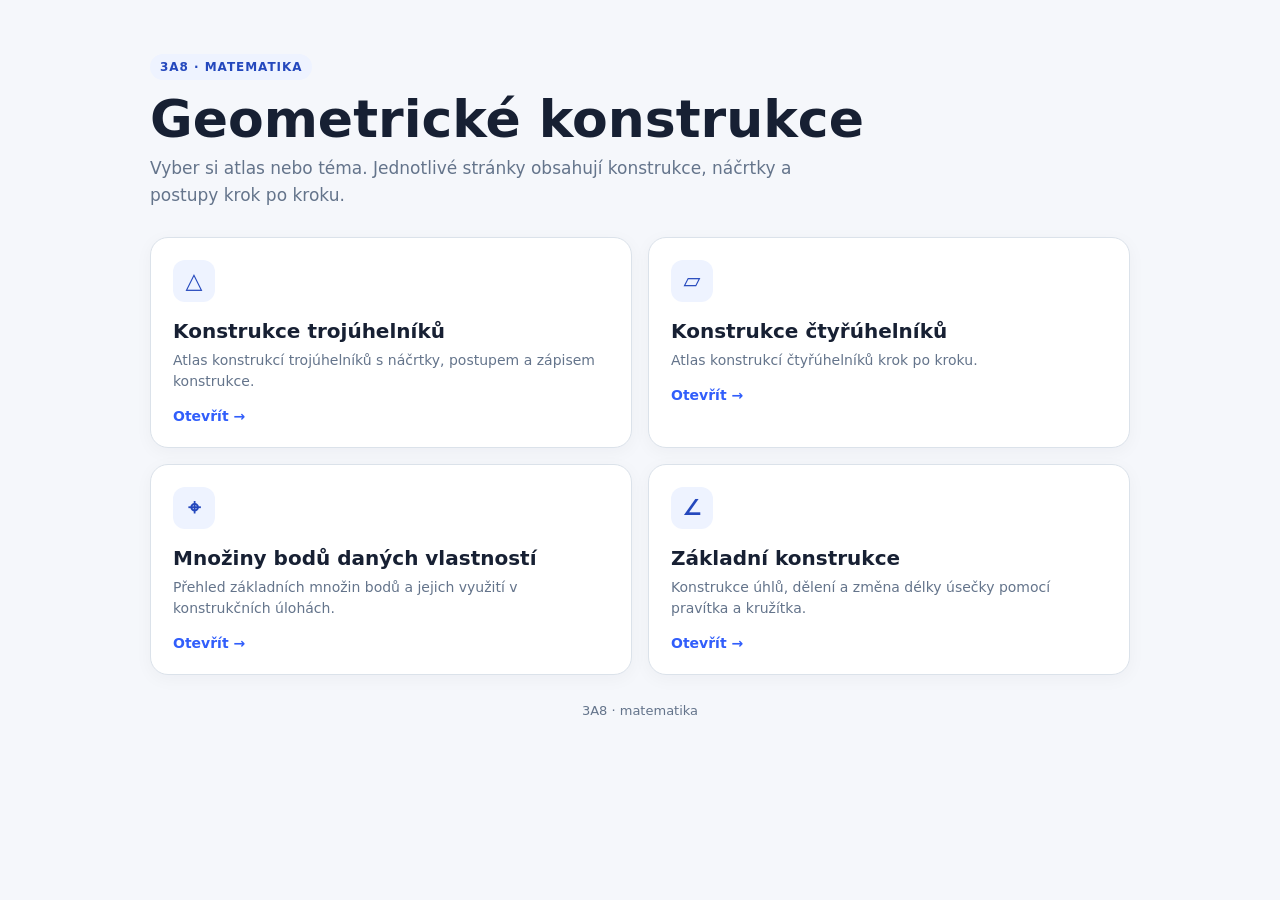
==== index.html @ 6825dc2f "Přidán rozcestník HTML materiálů" ====
<!doctype html>
<html lang="cs">
<head>
<meta charset="utf-8">
<meta name="viewport" content="width=device-width,initial-scale=1">
<title>3A8 – matematika</title>
<style>
:root{
  --bg:#f5f7fb;
  --card:#ffffff;
  --ink:#172033;
  --muted:#64748b;
  --line:#dbe2ea;
  --accent:#315efb;
  --soft:#eef3ff;
}
*{box-sizing:border-box}
body{
  margin:0;
  min-height:100vh;
  font-family:Inter,system-ui,-apple-system,"Segoe UI",Roboto,Arial,sans-serif;
  background:var(--bg);
  color:var(--ink);
}
.wrap{
  width:min(980px,calc(100% - 32px));
  margin:0 auto;
  padding:54px 0 70px;
}
header{margin-bottom:28px}
.eyebrow{
  display:inline-block;
  padding:6px 10px;
  border-radius:999px;
  background:var(--soft);
  color:#2448bd;
  font-size:12px;
  font-weight:800;
  text-transform:uppercase;
  letter-spacing:.08em;
}
h1{
  margin:12px 0 8px;
  font-size:clamp(32px,6vw,52px);
  line-height:1.05;
}
.intro{
  margin:0;
  max-width:650px;
  color:var(--muted);
  font-size:17px;
  line-height:1.6;
}
.grid{
  display:grid;
  grid-template-columns:repeat(2,minmax(0,1fr));
  gap:16px;
}
.card{
  display:block;
  min-height:170px;
  padding:22px;
  border:1px solid var(--line);
  border-radius:18px;
  background:var(--card);
  color:inherit;
  text-decoration:none;
  box-shadow:0 4px 18px rgba(15,23,42,.04);
  transition:transform .16s ease,box-shadow .16s ease,border-color .16s ease;
}
.card:hover{
  transform:translateY(-2px);
  border-color:#9fb2ff;
  box-shadow:0 10px 28px rgba(15,23,42,.08);
}
.icon{
  width:42px;
  height:42px;
  display:grid;
  place-items:center;
  margin-bottom:17px;
  border-radius:12px;
  background:var(--soft);
  color:#2448bd;
  font-size:22px;
  font-weight:900;
}
.card h2{
  margin:0 0 7px;
  font-size:20px;
}
.card p{
  margin:0;
  color:var(--muted);
  line-height:1.5;
  font-size:14px;
}
.open{
  display:inline-block;
  margin-top:16px;
  color:var(--accent);
  font-weight:800;
  font-size:14px;
}
footer{
  margin-top:28px;
  color:var(--muted);
  font-size:13px;
  text-align:center;
}
@media(max-width:650px){
  .wrap{width:min(100% - 22px,980px);padding:30px 0 90px}
  header{margin-bottom:20px}
  .grid{grid-template-columns:1fr;gap:11px}
  .card{min-height:auto;padding:18px}
  .icon{margin-bottom:13px}
}
</style>
</head>
<body>
<main class="wrap">
  <header>
    <span class="eyebrow">3A8 · matematika</span>
    <h1>Geometrické konstrukce</h1>
    <p class="intro">Vyber si atlas nebo téma. Jednotlivé stránky obsahují konstrukce, náčrtky a postupy krok po kroku.</p>
  </header>

  <section class="grid" aria-label="Materiály">
    <a class="card" href="trojuhelniky.html">
      <div class="icon">△</div>
      <h2>Konstrukce trojúhelníků</h2>
      <p>Atlas konstrukcí trojúhelníků s náčrtky, postupem a zápisem konstrukce.</p>
      <span class="open">Otevřít →</span>
    </a>

    <a class="card" href="ctyruhelniky.html">
      <div class="icon">▱</div>
      <h2>Konstrukce čtyřúhelníků</h2>
      <p>Atlas konstrukcí čtyřúhelníků krok po kroku.</p>
      <span class="open">Otevřít →</span>
    </a>

    <a class="card" href="mnoziny.html">
      <div class="icon">⌖</div>
      <h2>Množiny bodů daných vlastností</h2>
      <p>Přehled základních množin bodů a jejich využití v konstrukčních úlohách.</p>
      <span class="open">Otevřít →</span>
    </a>

    <a class="card" href="zaklady.html">
      <div class="icon">∠</div>
      <h2>Základní konstrukce</h2>
      <p>Konstrukce úhlů, dělení a změna délky úsečky pomocí pravítka a kružítka.</p>
      <span class="open">Otevřít →</span>
    </a>
  </section>

  <footer>3A8 · matematika</footer>
</main>
</body>
</html>
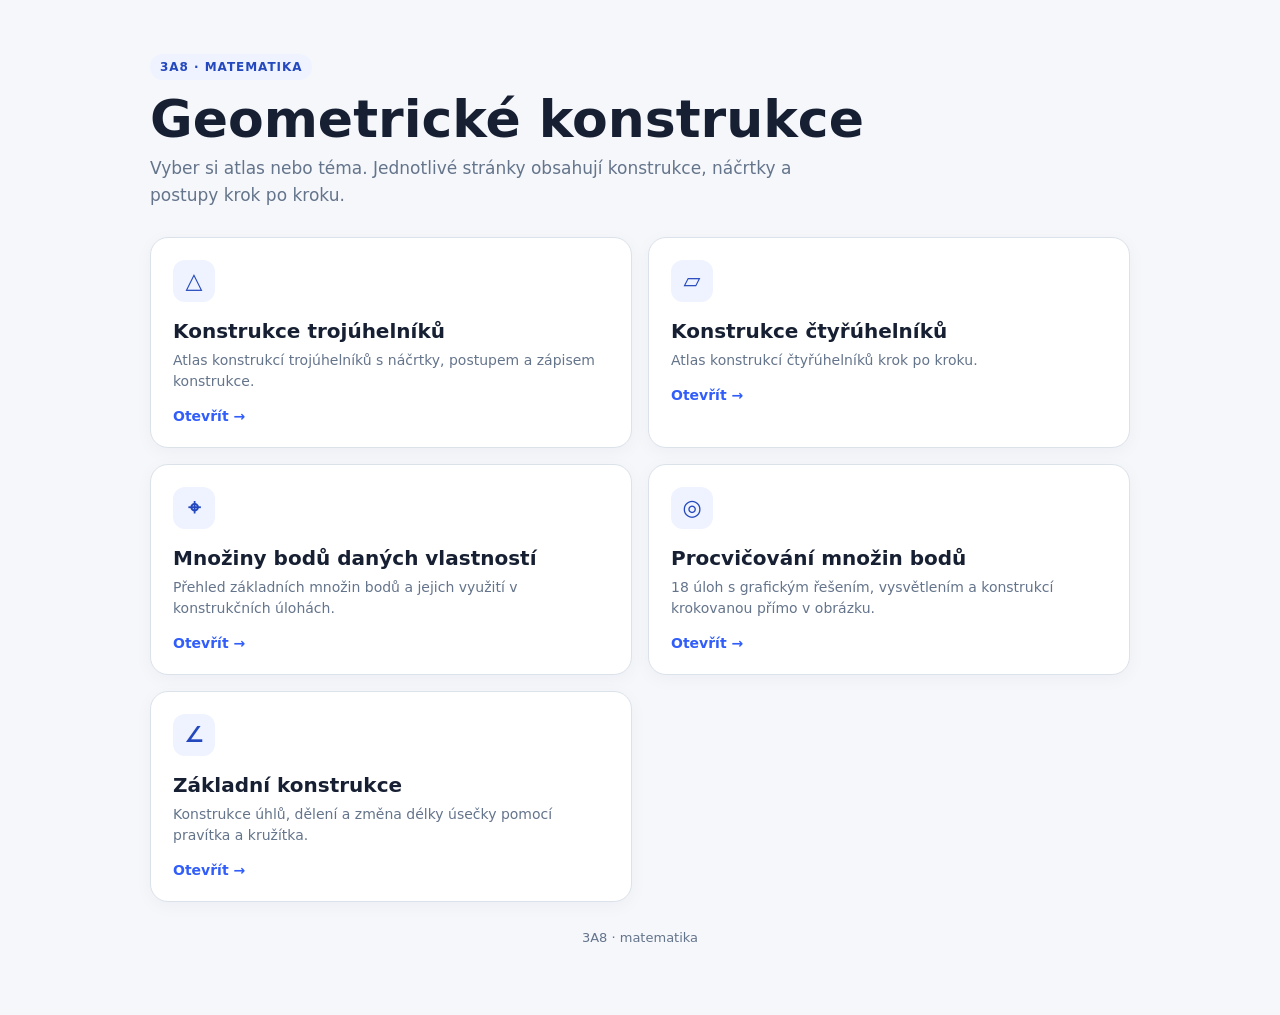
==== commit 89f8014e: "Přidat procvičování množin bodů" ====
--- a/index.html
+++ b/index.html
@@ -147,6 +147,13 @@
       <span class="open">Otevřít →</span>
     </a>
 
+    <a class="card" href="mnoziny-ulohy.html">
+      <div class="icon">◎</div>
+      <h2>Procvičování množin bodů</h2>
+      <p>18 úloh s grafickým řešením, vysvětlením a konstrukcí krokovanou přímo v obrázku.</p>
+      <span class="open">Otevřít →</span>
+    </a>
+
     <a class="card" href="zaklady.html">
       <div class="icon">∠</div>
       <h2>Základní konstrukce</h2>
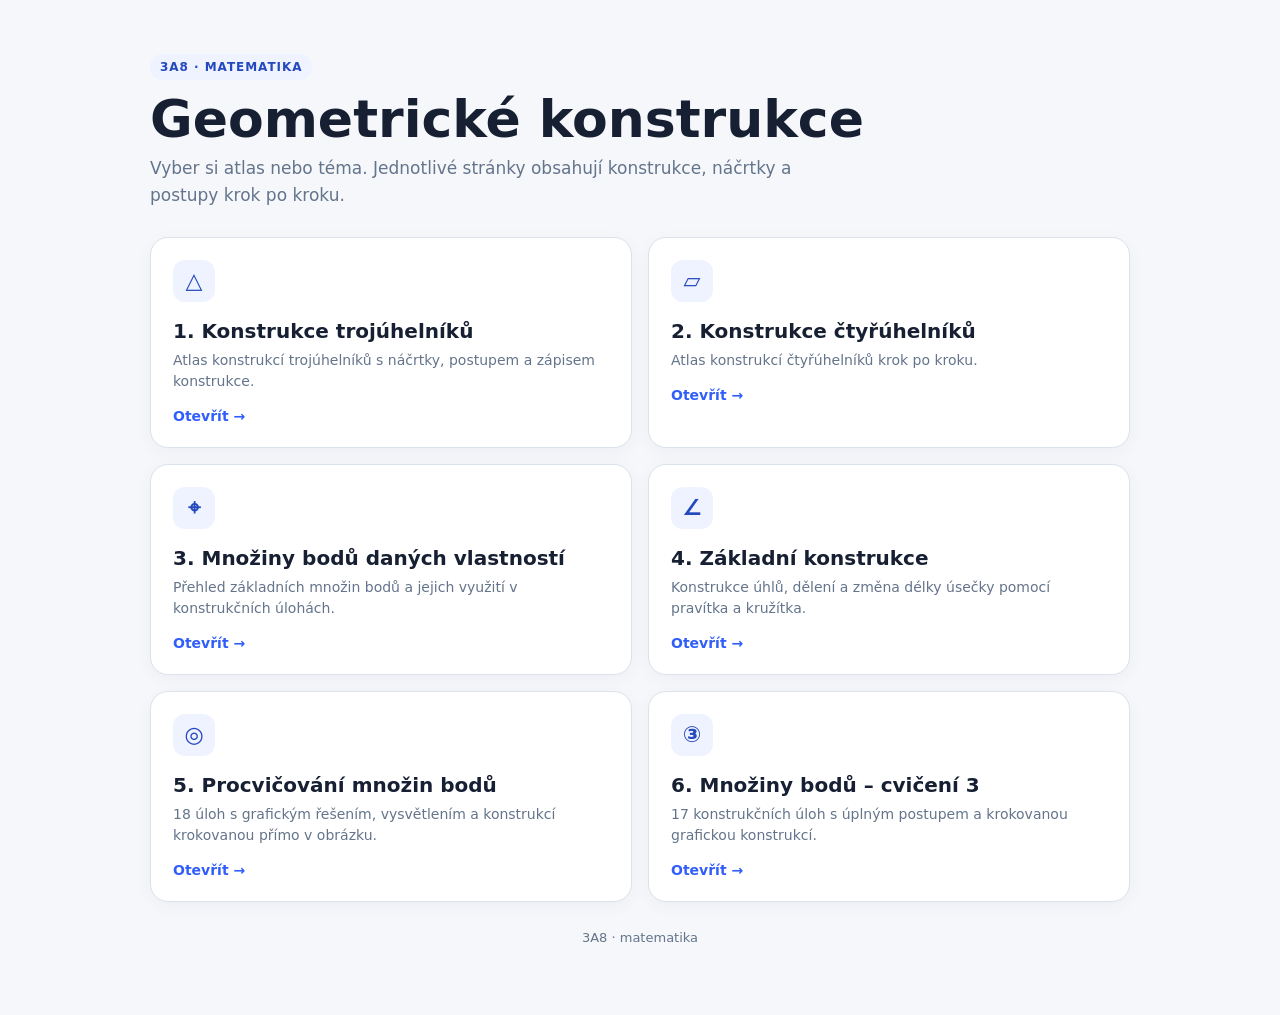
==== commit 9dd7eaae: "Očíslovat rozcestník a přidat cvičení 3" ====
--- a/index.html
+++ b/index.html
@@ -128,36 +128,43 @@
   <section class="grid" aria-label="Materiály">
     <a class="card" href="trojuhelniky.html">
       <div class="icon">△</div>
-      <h2>Konstrukce trojúhelníků</h2>
+      <h2>1. Konstrukce trojúhelníků</h2>
       <p>Atlas konstrukcí trojúhelníků s náčrtky, postupem a zápisem konstrukce.</p>
       <span class="open">Otevřít →</span>
     </a>
 
     <a class="card" href="ctyruhelniky.html">
       <div class="icon">▱</div>
-      <h2>Konstrukce čtyřúhelníků</h2>
+      <h2>2. Konstrukce čtyřúhelníků</h2>
       <p>Atlas konstrukcí čtyřúhelníků krok po kroku.</p>
       <span class="open">Otevřít →</span>
     </a>
 
     <a class="card" href="mnoziny.html">
       <div class="icon">⌖</div>
-      <h2>Množiny bodů daných vlastností</h2>
+      <h2>3. Množiny bodů daných vlastností</h2>
       <p>Přehled základních množin bodů a jejich využití v konstrukčních úlohách.</p>
+      <span class="open">Otevřít →</span>
+    </a>
+
+    <a class="card" href="zaklady.html">
+      <div class="icon">∠</div>
+      <h2>4. Základní konstrukce</h2>
+      <p>Konstrukce úhlů, dělení a změna délky úsečky pomocí pravítka a kružítka.</p>
       <span class="open">Otevřít →</span>
     </a>
 
     <a class="card" href="mnoziny-ulohy.html">
       <div class="icon">◎</div>
-      <h2>Procvičování množin bodů</h2>
+      <h2>5. Procvičování množin bodů</h2>
       <p>18 úloh s grafickým řešením, vysvětlením a konstrukcí krokovanou přímo v obrázku.</p>
       <span class="open">Otevřít →</span>
     </a>
 
-    <a class="card" href="zaklady.html">
-      <div class="icon">∠</div>
-      <h2>Základní konstrukce</h2>
-      <p>Konstrukce úhlů, dělení a změna délky úsečky pomocí pravítka a kružítka.</p>
+    <a class="card" href="mnoziny-cviceni-3.html">
+      <div class="icon">③</div>
+      <h2>6. Množiny bodů – cvičení 3</h2>
+      <p>17 konstrukčních úloh s úplným postupem a krokovanou grafickou konstrukcí.</p>
       <span class="open">Otevřít →</span>
     </a>
   </section>
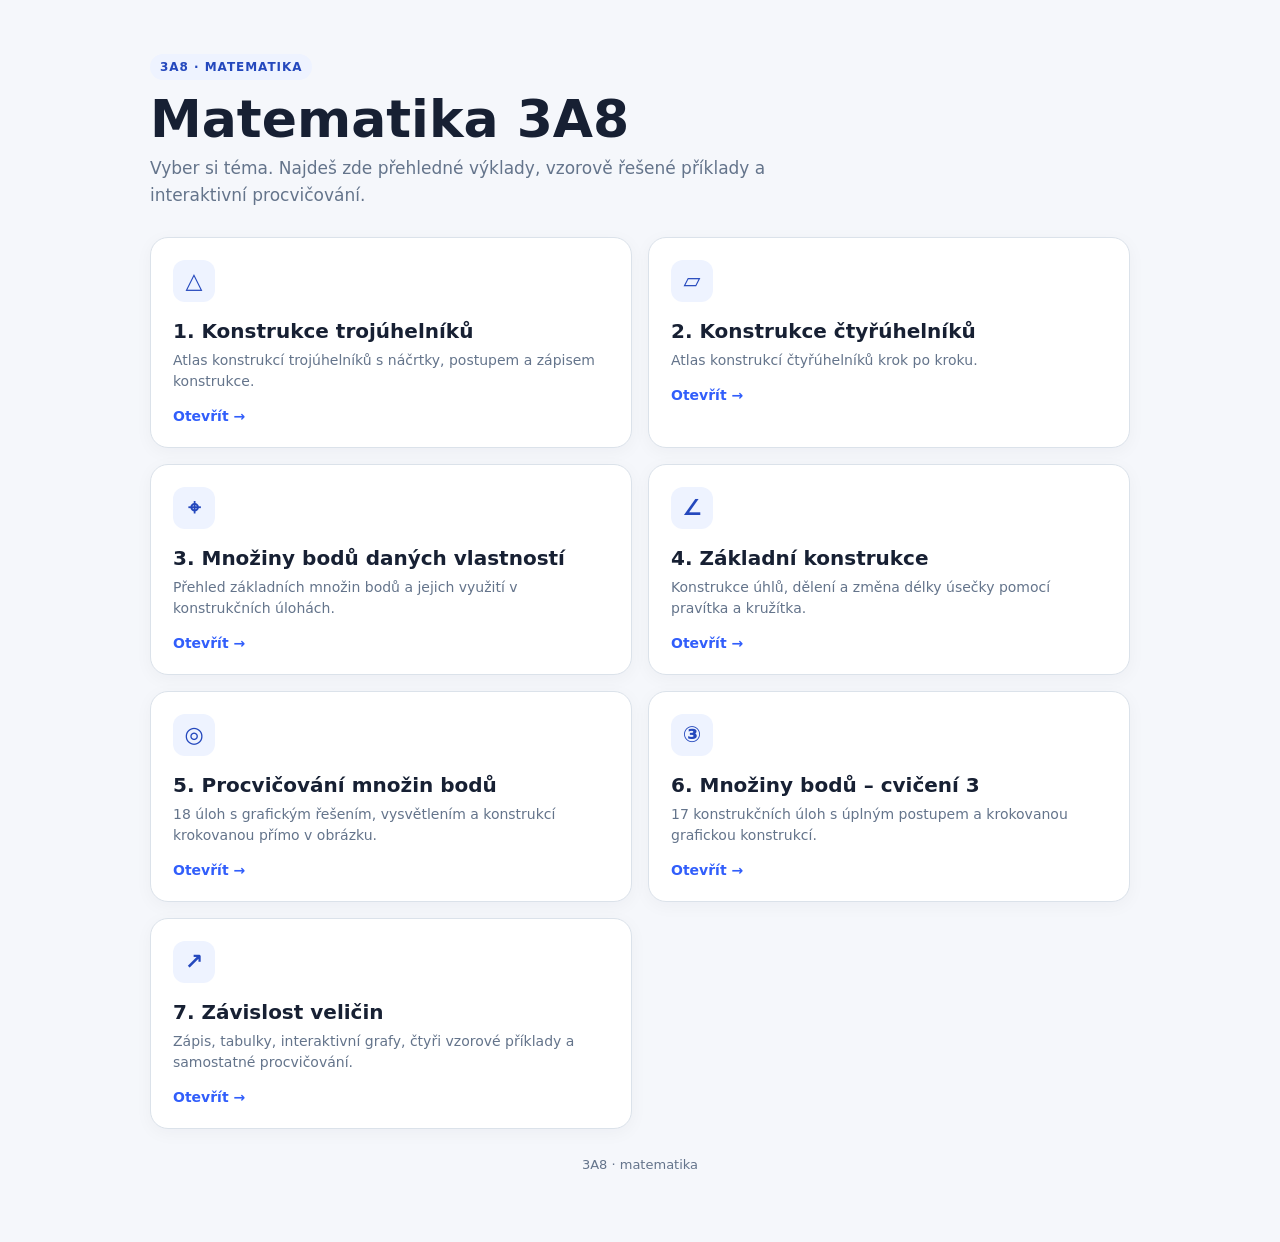
==== commit d0b4a1ee: "Přidat Závislost veličin do rozcestníku matematiky 3A8" ====
--- a/index.html
+++ b/index.html
@@ -121,8 +121,8 @@
 <main class="wrap">
   <header>
     <span class="eyebrow">3A8 · matematika</span>
-    <h1>Geometrické konstrukce</h1>
-    <p class="intro">Vyber si atlas nebo téma. Jednotlivé stránky obsahují konstrukce, náčrtky a postupy krok po kroku.</p>
+    <h1>Matematika 3A8</h1>
+    <p class="intro">Vyber si téma. Najdeš zde přehledné výklady, vzorově řešené příklady a interaktivní procvičování.</p>
   </header>
 
   <section class="grid" aria-label="Materiály">
@@ -167,6 +167,12 @@
       <p>17 konstrukčních úloh s úplným postupem a krokovanou grafickou konstrukcí.</p>
       <span class="open">Otevřít →</span>
     </a>
+    <a class="card" href="zavislost-velicin.html">
+      <div class="icon">↗</div>
+      <h2>7. Závislost veličin</h2>
+      <p>Zápis, tabulky, interaktivní grafy, čtyři vzorové příklady a samostatné procvičování.</p>
+      <span class="open">Otevřít →</span>
+    </a>
   </section>
 
   <footer>3A8 · matematika</footer>
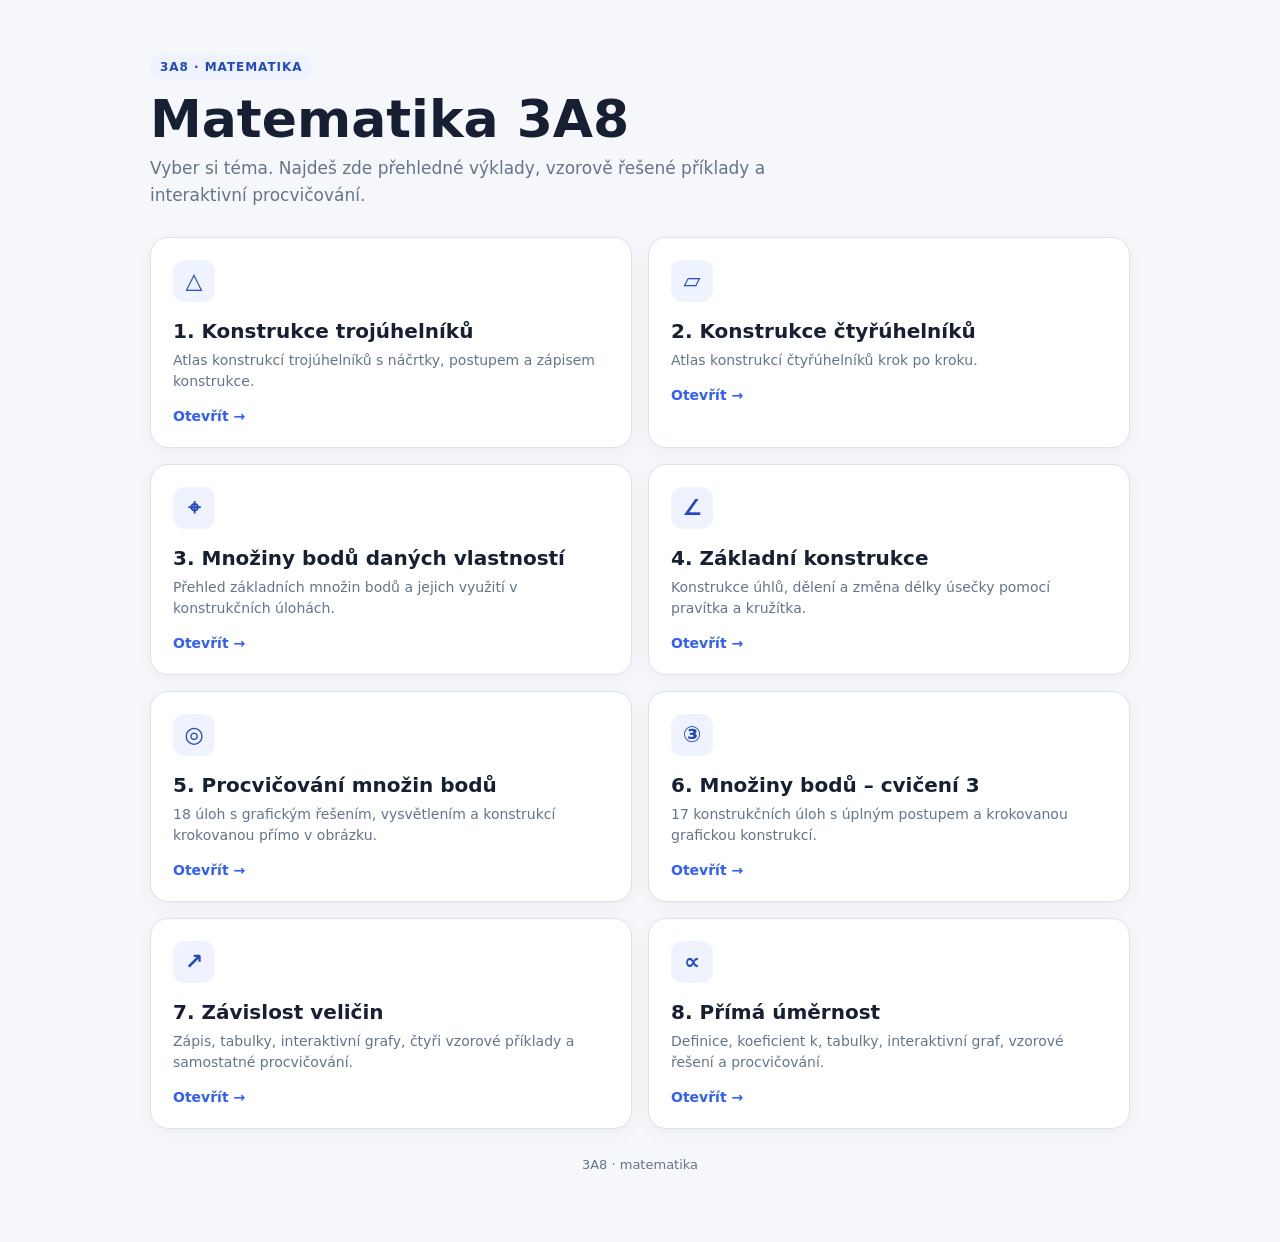
==== commit 9c8b9322: "Doplnit Přímou úměrnost do rozcestníku 3A8" ====
--- a/index.html
+++ b/index.html
@@ -173,6 +173,12 @@
       <p>Zápis, tabulky, interaktivní grafy, čtyři vzorové příklady a samostatné procvičování.</p>
       <span class="open">Otevřít →</span>
     </a>
+    <a class="card" href="prima-umernost.html">
+      <div class="icon">∝</div>
+      <h2>8. Přímá úměrnost</h2>
+      <p>Definice, koeficient k, tabulky, interaktivní graf, vzorové řešení a procvičování.</p>
+      <span class="open">Otevřít →</span>
+    </a>
   </section>
 
   <footer>3A8 · matematika</footer>
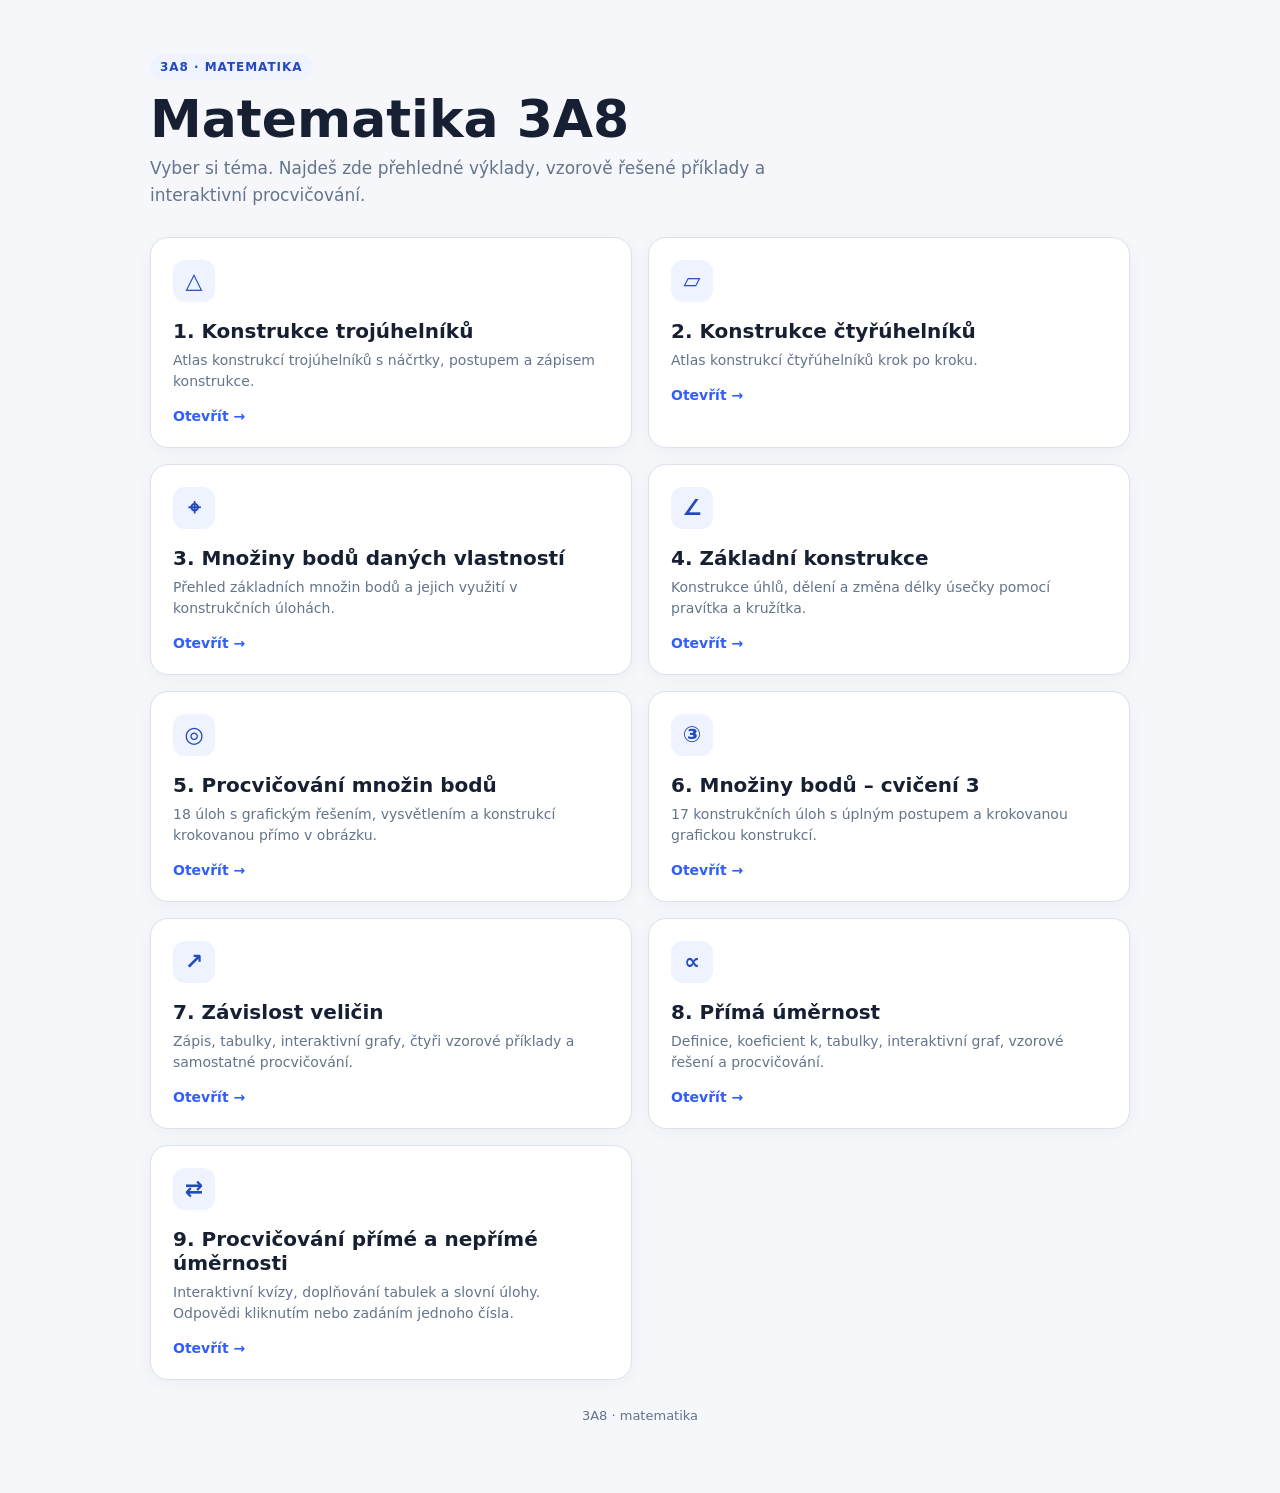
==== commit f875939e: "Přidat procvičování úměrností na rozcestník 3A8" ====
--- a/index.html
+++ b/index.html
@@ -179,6 +179,12 @@
       <p>Definice, koeficient k, tabulky, interaktivní graf, vzorové řešení a procvičování.</p>
       <span class="open">Otevřít →</span>
     </a>
+    <a class="card" href="umernosti-procvicovani.html">
+      <div class="icon">⇄</div>
+      <h2>9. Procvičování přímé a nepřímé úměrnosti</h2>
+      <p>Interaktivní kvízy, doplňování tabulek a slovní úlohy. Odpovědi kliknutím nebo zadáním jednoho čísla.</p>
+      <span class="open">Otevřít →</span>
+    </a>
   </section>
 
   <footer>3A8 · matematika</footer>
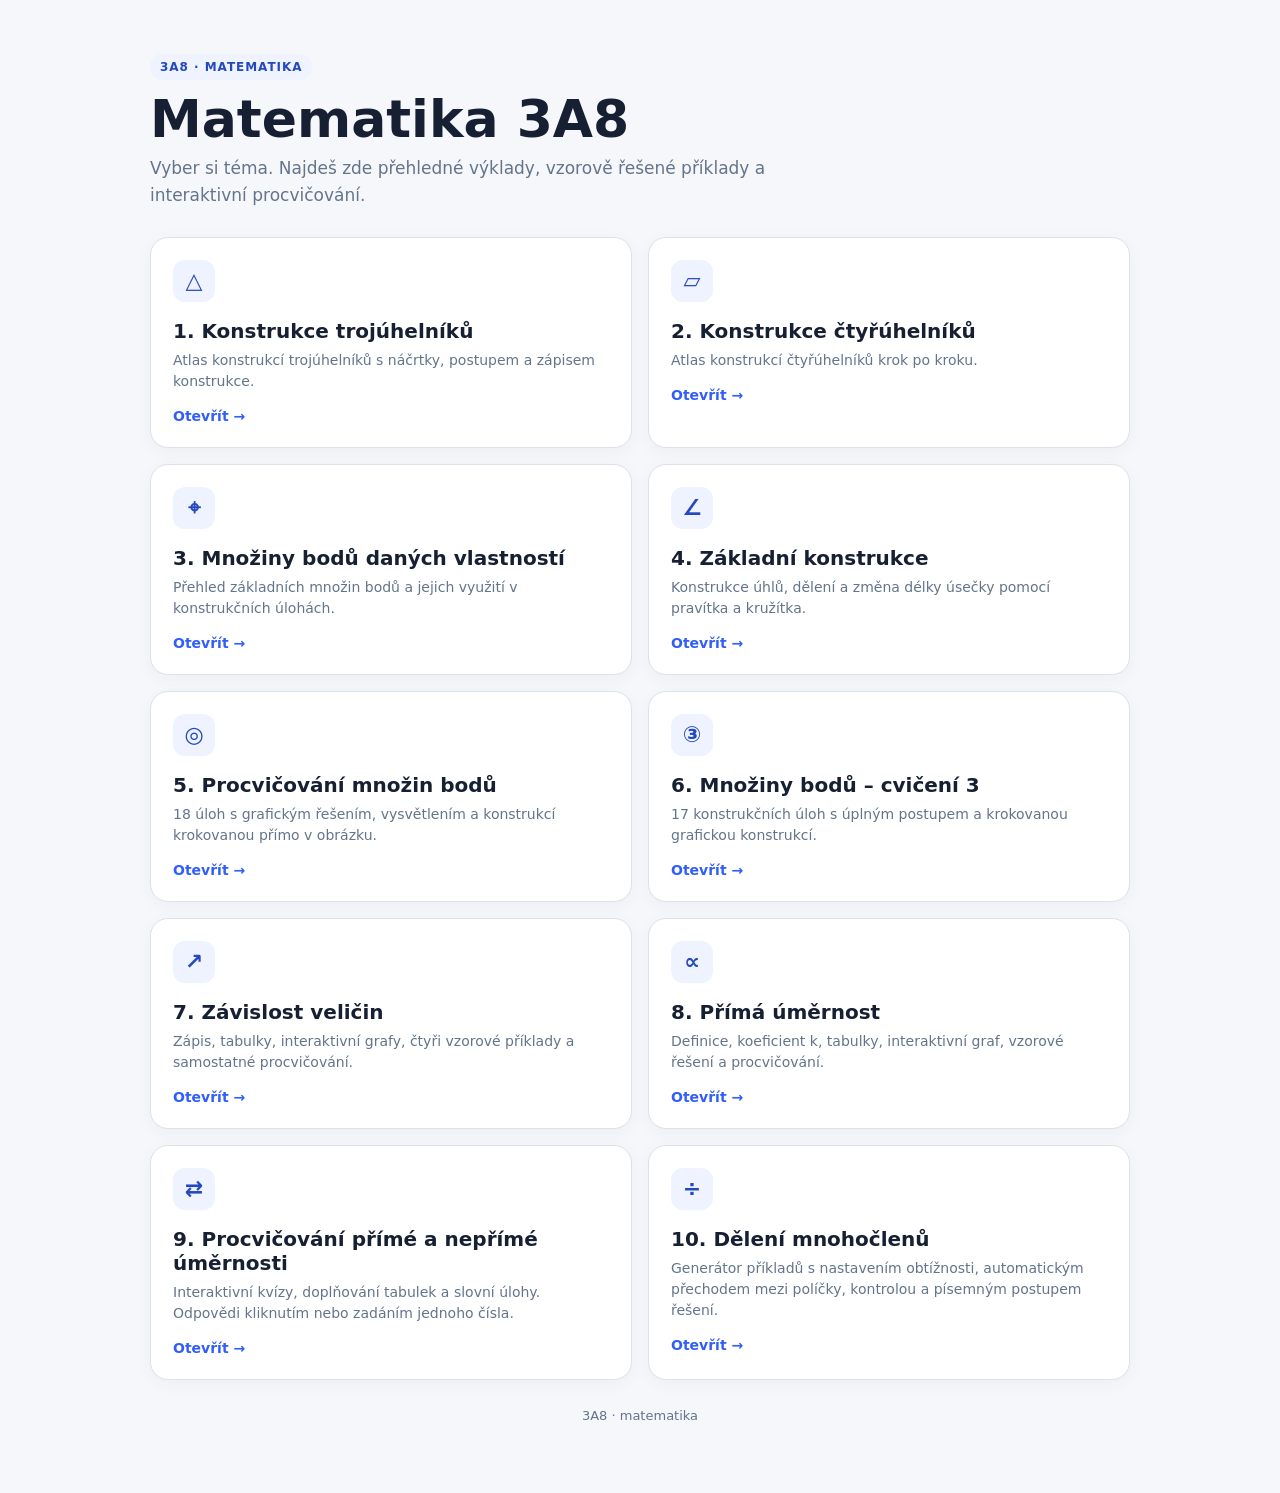
==== commit 1ab552da: "Link polynomial division practice from 3A8 index" ====
--- a/index.html
+++ b/index.html
@@ -185,6 +185,12 @@
       <p>Interaktivní kvízy, doplňování tabulek a slovní úlohy. Odpovědi kliknutím nebo zadáním jednoho čísla.</p>
       <span class="open">Otevřít →</span>
     </a>
+    <a class="card" href="deleni-mnohoclenu.html">
+      <div class="icon">÷</div>
+      <h2>10. Dělení mnohočlenů</h2>
+      <p>Generátor příkladů s nastavením obtížnosti, automatickým přechodem mezi políčky, kontrolou a písemným postupem řešení.</p>
+      <span class="open">Otevřít →</span>
+    </a>
   </section>
 
   <footer>3A8 · matematika</footer>
